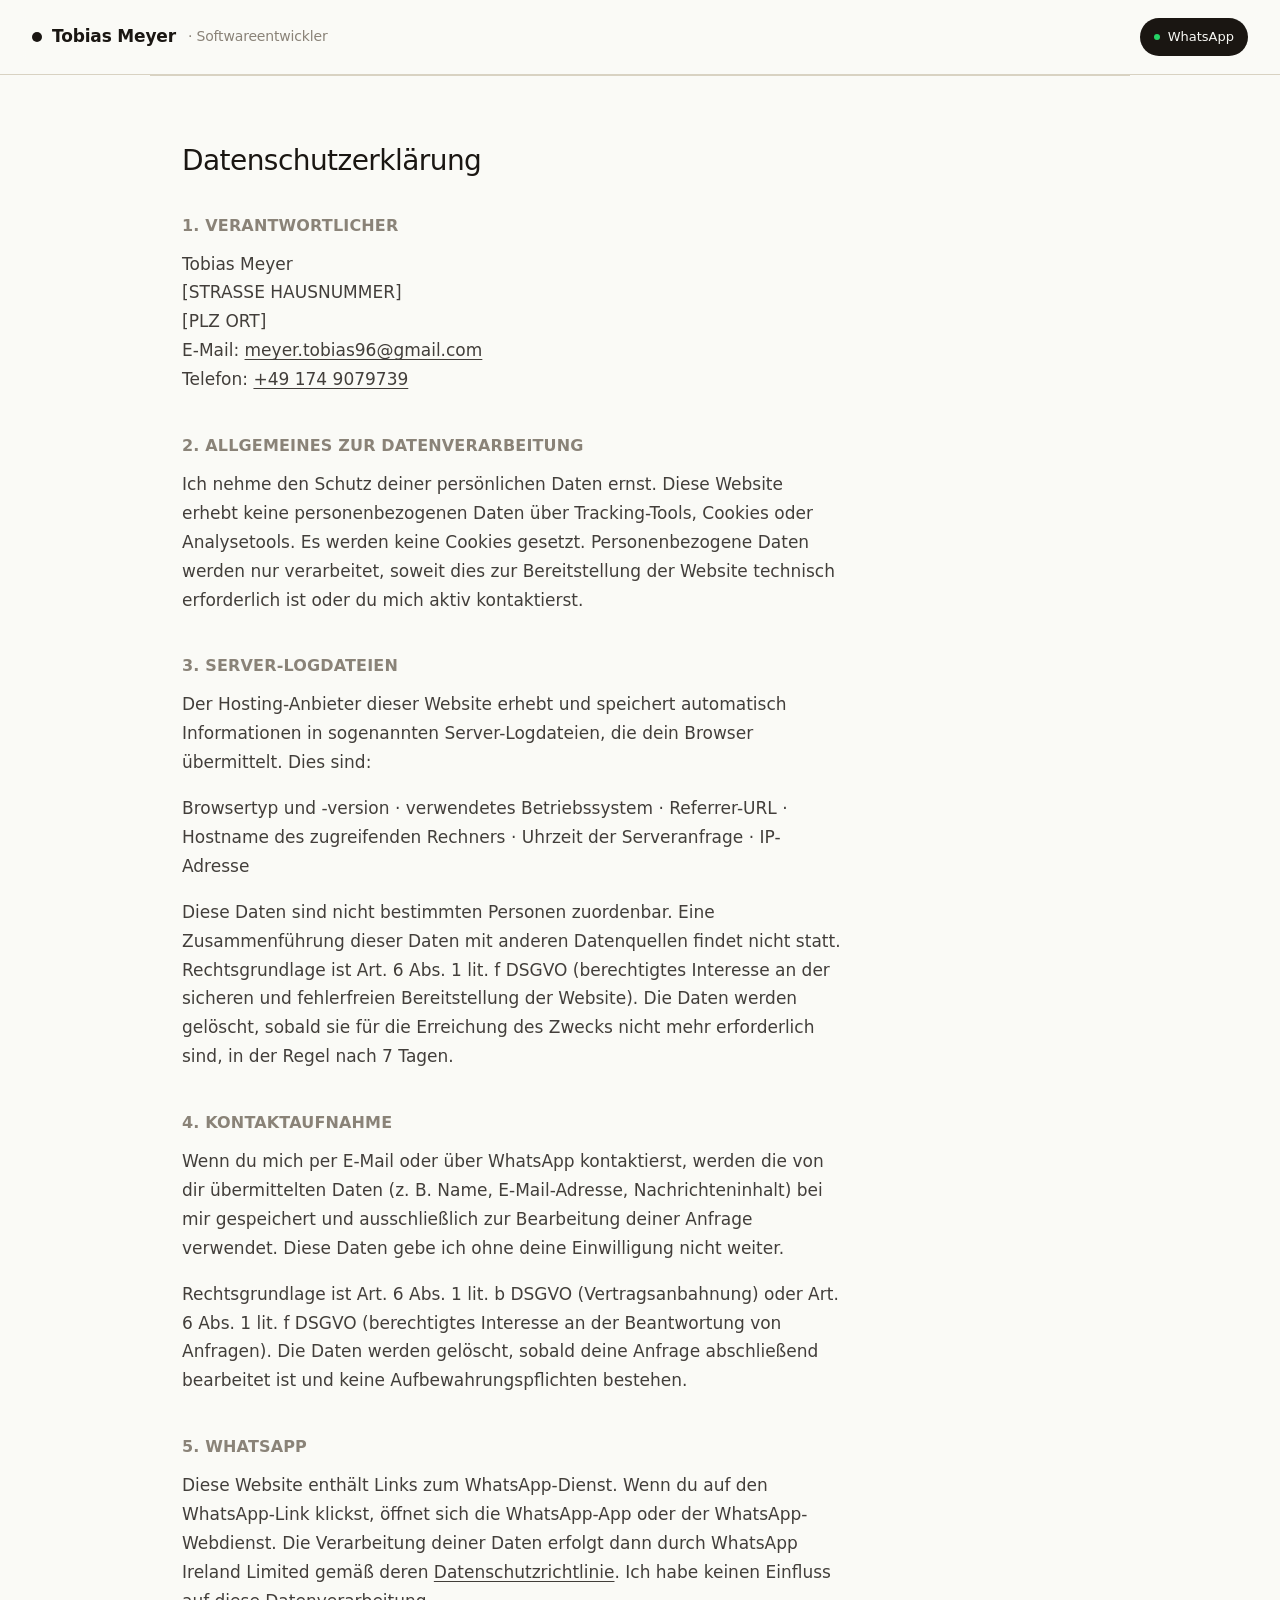
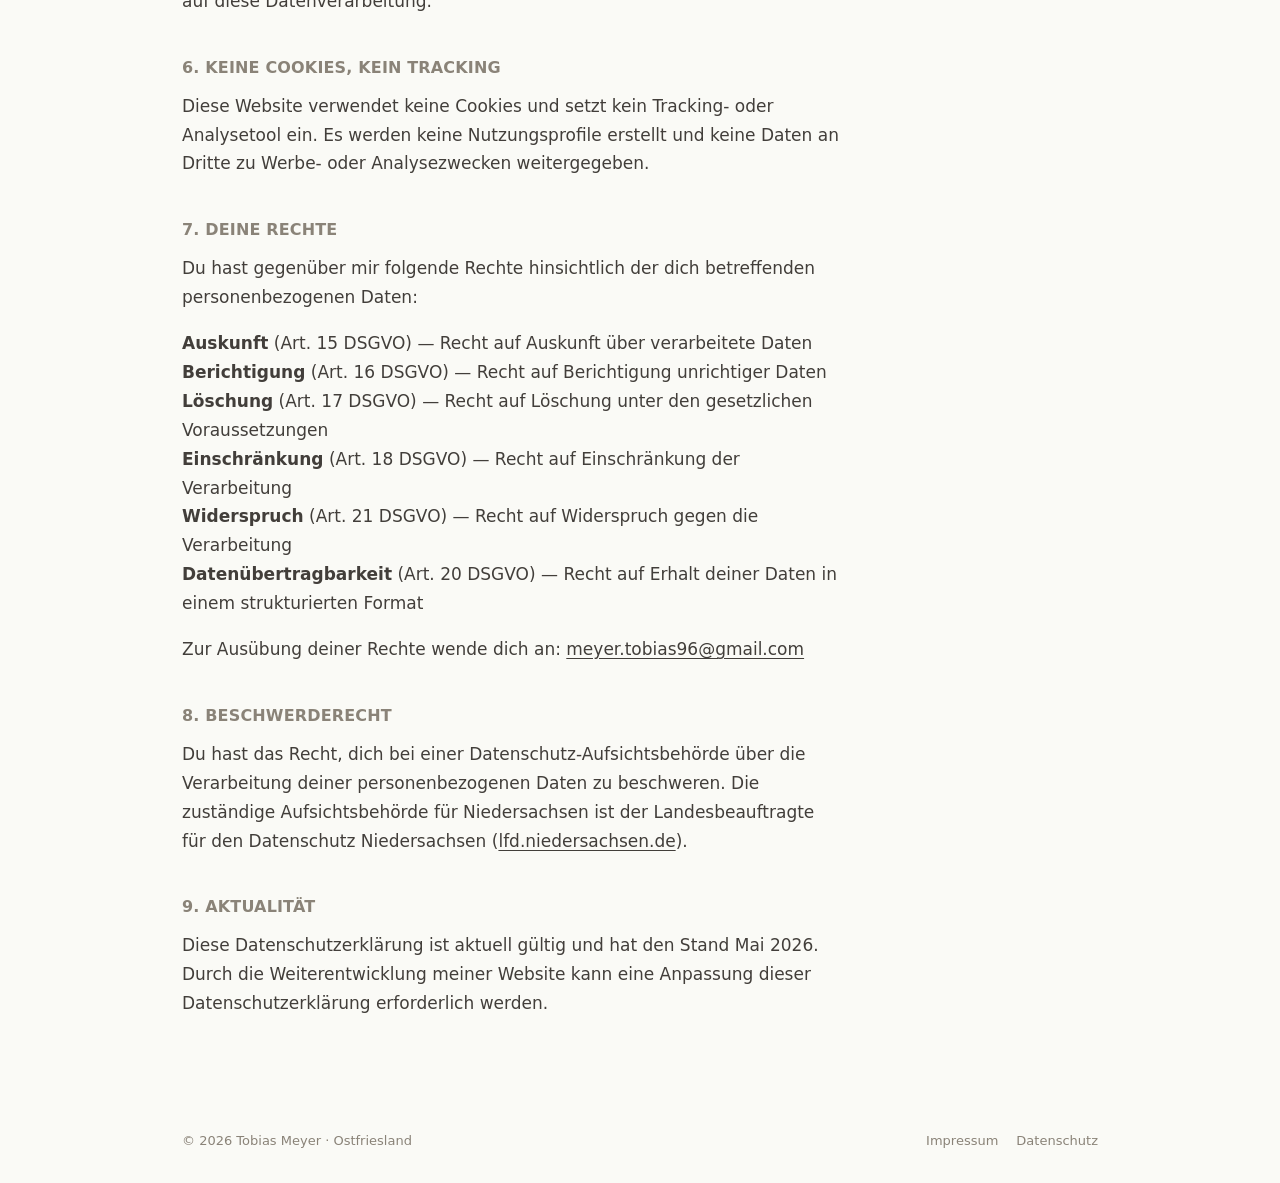
==== datenschutz/index.html @ d11181e1 "add impressum and privacy policy" ====
<!doctype html>
<html lang="de">

<head>
  <meta charset="utf-8" />
  <meta name="viewport" content="width=device-width, initial-scale=1" />
  <title>Datenschutzerklärung — Tobias Meyer</title>
  <meta name="robots" content="noindex, follow" />
  <link rel="icon" type="image/svg+xml" href="../favicon.svg" />
  <link rel="stylesheet" href="../style.css" />
</head>

<body data-mood="studio" data-scale="ruhig" data-rotator="plain">

  <nav>
    <a class="brand" href="/" style="text-decoration:none;">Tobias Meyer <small>· Softwareentwickler</small></a>
    <a class="nav-cta" href="https://wa.me/491749079739" target="_blank" rel="noopener noreferrer">
      <span class="nav-cta-dot"></span>
      <span id="nav-cta-text">WhatsApp</span>
      <span class="nav-cta-icon" aria-hidden="true"><svg xmlns="http://www.w3.org/2000/svg" viewBox="0 0 24 24" fill="currentColor" width="18" height="18"><path d="M17.472 14.382c-.297-.149-1.758-.867-2.03-.967-.273-.099-.471-.148-.67.15-.197.297-.767.966-.94 1.164-.173.199-.347.223-.644.075-.297-.15-1.255-.463-2.39-1.475-.883-.788-1.48-1.761-1.653-2.059-.173-.297-.018-.458.13-.606.134-.133.298-.347.446-.52.149-.174.198-.298.298-.497.099-.198.05-.371-.025-.52-.075-.149-.669-1.612-.916-2.207-.242-.579-.487-.5-.669-.51-.173-.008-.371-.01-.57-.01-.198 0-.52.074-.792.372-.272.297-1.04 1.016-1.04 2.479 0 1.462 1.065 2.875 1.213 3.074.149.198 2.096 3.2 5.077 4.487.709.306 1.262.489 1.694.625.712.227 1.36.195 1.871.118.571-.085 1.758-.719 2.006-1.413.248-.694.248-1.289.173-1.413-.074-.124-.272-.198-.57-.347m-5.421 7.403h-.004a9.87 9.87 0 01-5.031-1.378l-.361-.214-3.741.982.998-3.648-.235-.374a9.86 9.86 0 01-1.51-5.26c.001-5.45 4.436-9.884 9.888-9.884 2.64 0 5.122 1.03 6.988 2.898a9.825 9.825 0 012.893 6.994c-.003 5.45-4.437 9.884-9.885 9.884m8.413-18.297A11.815 11.815 0 0012.05 0C5.495 0 .16 5.335.157 11.892c0 2.096.547 4.142 1.588 5.945L.057 24l6.305-1.654a11.882 11.882 0 005.683 1.448h.005c6.554 0 11.89-5.335 11.893-11.893a11.821 11.821 0 00-3.48-8.413Z"/></svg></span>
    </a>
  </nav>

  <main>
    <div class="section legal-content">
      <h1>Datenschutzerklärung</h1>

      <h2>1. Verantwortlicher</h2>
      <address>
        Tobias Meyer<br>
        [STRASSE HAUSNUMMER]<br>
        [PLZ ORT]<br>
        E-Mail: <a href="mailto:meyer.tobias96@gmail.com">meyer.tobias96@gmail.com</a><br>
        Telefon: <a href="tel:+491749079739">+49 174 9079739</a>
      </address>

      <h2>2. Allgemeines zur Datenverarbeitung</h2>
      <p>Ich nehme den Schutz deiner persönlichen Daten ernst. Diese Website erhebt keine personenbezogenen Daten über Tracking-Tools, Cookies oder Analysetools. Es werden keine Cookies gesetzt. Personenbezogene Daten werden nur verarbeitet, soweit dies zur Bereitstellung der Website technisch erforderlich ist oder du mich aktiv kontaktierst.</p>

      <h2>3. Server-Logdateien</h2>
      <p>Der Hosting-Anbieter dieser Website erhebt und speichert automatisch Informationen in sogenannten Server-Logdateien, die dein Browser übermittelt. Dies sind:</p>
      <p>Browsertyp und -version · verwendetes Betriebssystem · Referrer-URL · Hostname des zugreifenden Rechners · Uhrzeit der Serveranfrage · IP-Adresse</p>
      <p>Diese Daten sind nicht bestimmten Personen zuordenbar. Eine Zusammenführung dieser Daten mit anderen Datenquellen findet nicht statt. Rechtsgrundlage ist Art. 6 Abs. 1 lit. f DSGVO (berechtigtes Interesse an der sicheren und fehlerfreien Bereitstellung der Website). Die Daten werden gelöscht, sobald sie für die Erreichung des Zwecks nicht mehr erforderlich sind, in der Regel nach 7 Tagen.</p>

      <h2>4. Kontaktaufnahme</h2>
      <p>Wenn du mich per E-Mail oder über WhatsApp kontaktierst, werden die von dir übermittelten Daten (z. B. Name, E-Mail-Adresse, Nachrichteninhalt) bei mir gespeichert und ausschließlich zur Bearbeitung deiner Anfrage verwendet. Diese Daten gebe ich ohne deine Einwilligung nicht weiter.</p>
      <p>Rechtsgrundlage ist Art. 6 Abs. 1 lit. b DSGVO (Vertragsanbahnung) oder Art. 6 Abs. 1 lit. f DSGVO (berechtigtes Interesse an der Beantwortung von Anfragen). Die Daten werden gelöscht, sobald deine Anfrage abschließend bearbeitet ist und keine Aufbewahrungspflichten bestehen.</p>

      <h2>5. WhatsApp</h2>
      <p>Diese Website enthält Links zum WhatsApp-Dienst. Wenn du auf den WhatsApp-Link klickst, öffnet sich die WhatsApp-App oder der WhatsApp-Webdienst. Die Verarbeitung deiner Daten erfolgt dann durch WhatsApp Ireland Limited gemäß deren <a href="https://www.whatsapp.com/legal/privacy-policy" target="_blank" rel="noopener noreferrer">Datenschutzrichtlinie</a>. Ich habe keinen Einfluss auf diese Datenverarbeitung.</p>

      <h2>6. Keine Cookies, kein Tracking</h2>
      <p>Diese Website verwendet keine Cookies und setzt kein Tracking- oder Analysetool ein. Es werden keine Nutzungsprofile erstellt und keine Daten an Dritte zu Werbe- oder Analysezwecken weitergegeben.</p>

      <h2>7. Deine Rechte</h2>
      <p>Du hast gegenüber mir folgende Rechte hinsichtlich der dich betreffenden personenbezogenen Daten:</p>
      <p>
        <strong>Auskunft</strong> (Art. 15 DSGVO) — Recht auf Auskunft über verarbeitete Daten<br>
        <strong>Berichtigung</strong> (Art. 16 DSGVO) — Recht auf Berichtigung unrichtiger Daten<br>
        <strong>Löschung</strong> (Art. 17 DSGVO) — Recht auf Löschung unter den gesetzlichen Voraussetzungen<br>
        <strong>Einschränkung</strong> (Art. 18 DSGVO) — Recht auf Einschränkung der Verarbeitung<br>
        <strong>Widerspruch</strong> (Art. 21 DSGVO) — Recht auf Widerspruch gegen die Verarbeitung<br>
        <strong>Datenübertragbarkeit</strong> (Art. 20 DSGVO) — Recht auf Erhalt deiner Daten in einem strukturierten Format
      </p>
      <p>Zur Ausübung deiner Rechte wende dich an: <a href="mailto:meyer.tobias96@gmail.com">meyer.tobias96@gmail.com</a></p>

      <h2>8. Beschwerderecht</h2>
      <p>Du hast das Recht, dich bei einer Datenschutz-Aufsichtsbehörde über die Verarbeitung deiner personenbezogenen Daten zu beschweren. Die zuständige Aufsichtsbehörde für Niedersachsen ist der Landesbeauftragte für den Datenschutz Niedersachsen (<a href="https://www.lfd.niedersachsen.de" target="_blank" rel="noopener noreferrer">lfd.niedersachsen.de</a>).</p>

      <h2>9. Aktualität</h2>
      <p>Diese Datenschutzerklärung ist aktuell gültig und hat den Stand Mai 2026. Durch die Weiterentwicklung meiner Website kann eine Anpassung dieser Datenschutzerklärung erforderlich werden.</p>
    </div>
  </main>

  <footer>
    <div>© 2026 Tobias Meyer · Ostfriesland</div>
    <div class="links">
      <a href="/impressum/">Impressum</a>
      <a href="/datenschutz/">Datenschutz</a>
    </div>
  </footer>

</body>

</html>
---- style.css ----
:root {
    /* Stimmung — Frisch (default) */
    --bg: #ffffff;
    --soft: #f5f4ee;
    --ink: #0f0e0c;
    --muted: #8a8378;
    --line: #e4e0d4;
    --accent: #15803d;
    --accent-soft: rgba(21, 128, 61, 0.18);
    --whatsapp: #25d366;
    --glow-1: rgba(21, 128, 61, 0.10);
    --glow-2: rgba(247, 166, 99, 0.12);
    --glow-3: rgba(120, 170, 210, 0.08);

    /* Hero-Skala — Bühne (default) */
    --hero-headline: clamp(60px, 12vw, 148px);
    --hero-headline-mobile: clamp(48px, 14vw, 88px);
    --hero-sub: clamp(20px, 2.6vw, 28px);
    --hero-sub-mobile: clamp(18px, 4.5vw, 22px);
    --hero-pad-top: clamp(56px, 10vh, 96px);
    --hero-pad-bottom: clamp(48px, 8vh, 80px);
    --hero-meta-num: clamp(20px, 2.4vw, 28px);
}

/* === Stimmung === */
body[data-mood="studio"] {
    --bg: #fafaf6;
    --soft: #efece1;
    --ink: #1a1612;
    --muted: #8a8378;
    --line: #d8d2c2;
    --accent: #1a1612;
    --accent-soft: rgba(26, 22, 18, 0.10);
    --glow-1: transparent;
    --glow-2: transparent;
    --glow-3: transparent;
}

body[data-mood="warm"] {
    --bg: #faf2e0;
    --soft: #f1e4c8;
    --ink: #2a1810;
    --muted: #8a7a64;
    --line: #e8d6b4;
    --accent: #b8512a;
    --accent-soft: rgba(184, 81, 42, 0.18);
    --glow-1: rgba(184, 81, 42, 0.10);
    --glow-2: rgba(220, 180, 110, 0.24);
    --glow-3: rgba(180, 140, 80, 0.06);
}

/* === Hero-Skala === */
body[data-scale="klassisch"] {
    --hero-headline: clamp(44px, 8vw, 92px);
    --hero-headline-mobile: clamp(40px, 12vw, 64px);
    --hero-sub: clamp(18px, 2.2vw, 22px);
    --hero-sub-mobile: clamp(17px, 4vw, 20px);
    --hero-pad-top: clamp(48px, 8vh, 72px);
    --hero-pad-bottom: clamp(40px, 6vh, 60px);
    --hero-meta-num: clamp(18px, 2.1vw, 24px);
}

body[data-scale="ruhig"] {
    --hero-headline: clamp(32px, 5vw, 60px);
    --hero-headline-mobile: clamp(28px, 8vw, 48px);
    --hero-sub: clamp(16px, 1.9vw, 19px);
    --hero-sub-mobile: clamp(15px, 3.5vw, 17px);
    --hero-pad-top: clamp(40px, 6vh, 56px);
    --hero-pad-bottom: clamp(32px, 5vh, 48px);
    --hero-meta-num: clamp(16px, 1.8vw, 20px);
}

/* === Rotator-Stil === */
.rot-word {
    position: relative;
    display: inline-flex;
    align-items: flex-end;
    color: var(--accent);
    padding: 0 0.04em;
    transition: color 0.4s, background 0.4s;
}

body[data-rotator="marker"] .rot-word::after {
    content: "";
    position: absolute;
    left: -0.04em;
    right: -0.04em;
    bottom: 0.08em;
    height: 0.24em;
    background: linear-gradient(135deg, var(--accent-soft), rgba(21, 128, 61, 0.14));
    border-radius: 0.18em;
    z-index: -1;
    pointer-events: none;
}

body[data-rotator="box"] .rot-word {
    background: var(--accent);
    color: var(--bg);
    padding: 0 0.16em;
    border-radius: 0.14em;
}

.hero-cursor {
    display: none;
}

* {
    box-sizing: border-box;
}

html,
body {
    margin: 0;
    padding: 0;
    background: var(--bg);
    color: var(--ink);
    transition: background 0.4s ease, color 0.4s ease;
}

body {
    font-family: ui-sans-serif, system-ui, -apple-system, BlinkMacSystemFont, "Segoe UI", sans-serif;
    line-height: 1.5;
    font-size: 16px;
    -webkit-font-smoothing: antialiased;
    overflow-x: hidden;
}

a {
    color: inherit;
    text-decoration: none;
}

/* Top nav */
nav {
    position: sticky;
    top: 0;
    z-index: 10;
    display: flex;
    justify-content: space-between;
    align-items: center;
    padding: 18px 32px;
    background: color-mix(in srgb, var(--bg) 88%, transparent);
    backdrop-filter: blur(12px);
    -webkit-backdrop-filter: blur(12px);
    border-bottom: 1px solid var(--line);
    transition: background 0.4s, border-color 0.4s;
}

.brand {
    display: flex;
    align-items: center;
    gap: 10px;
    font-size: 17px;
    font-weight: 600;
    letter-spacing: -0.01em;
}

.brand::before {
    content: "";
    width: 10px;
    height: 10px;
    border-radius: 50%;
    background: var(--ink);
    transition: background 0.4s;
}

.brand small {
    font-weight: 400;
    color: var(--muted);
    font-size: 14px;
    margin-left: 2px;
}

.nav-cta {
    display: inline-flex;
    align-items: center;
    gap: 8px;
    background: var(--ink);
    color: var(--bg);
    padding: 9px 14px;
    font-size: 13px;
    font-weight: 500;
    border-radius: 999px;
    transition: background 0.2s;
}

.nav-cta:hover {
    background: var(--whatsapp);
    color: white;
}

.nav-cta-dot {
    width: 6px;
    height: 6px;
    border-radius: 50%;
    background: var(--whatsapp);
}

.nav-cta-icon {
    display: none;
}

/* Hero */
.hero {
    position: relative;
    overflow: hidden;
    padding: var(--hero-pad-top) 0 calc(var(--hero-pad-bottom) + 8px);
    background: linear-gradient(180deg, rgba(255, 255, 255, 0.96) 0%, rgba(255, 255, 255, 0.88) 100%);
}

.hero-glow {
    position: absolute;
    inset: -12% -6% 0 -6%;
    pointer-events: none;
    z-index: 0;
    background:
        radial-gradient(ellipse 55% 48% at 20% 32%, var(--glow-1), transparent 62%),
        radial-gradient(ellipse 45% 40% at 78% 28%, var(--glow-2), transparent 58%),
        radial-gradient(ellipse 68% 38% at 62% 82%, var(--glow-3), transparent 60%);
    filter: blur(5px);
    animation: drift 24s ease-in-out infinite alternate;
    transition: background 0.5s;
}

@keyframes drift {
    0% {
        transform: translate(0, 0) scale(1);
    }

    100% {
        transform: translate(36px, 26px) scale(1.08);
    }
}

.hero-inner {
    position: relative;
    z-index: 1;
    max-width: 980px;
    margin: 0 auto;
    padding: 0 30px;
}

/* Status pill */
.hero-tag {
    display: inline-flex;
    align-items: center;
    gap: 10px;
    padding: 10px 16px;
    background: rgba(255, 255, 255, 0.9);
    border: 1px solid var(--line);
    border-radius: 999px;
    font-size: 14px;
    font-weight: 500;
    color: var(--ink);
    margin-bottom: 30px;
    backdrop-filter: blur(12px);
    -webkit-backdrop-filter: blur(12px);
}

.hero-tag-pulse {
    position: relative;
    width: 9px;
    height: 9px;
    border-radius: 50%;
    background: var(--whatsapp);
    flex-shrink: 0;
}

.hero-tag-pulse::after {
    content: "";
    position: absolute;
    inset: 0;
    background: var(--whatsapp);
    border-radius: 50%;
    animation: ping 2s cubic-bezier(0, 0, 0.2, 1) infinite;
}

@keyframes ping {
    0% {
        transform: scale(1);
        opacity: 0.7;
    }

    80%,
    100% {
        transform: scale(3.5);
        opacity: 0;
    }
}

.hero-tag-sep {
    color: var(--muted);
}

/* Lead-in / sub */
.hero-pre,
.hero-post {
    display: block;
    font-size: var(--hero-sub);
    font-weight: 400;
    line-height: 1.28;
    margin: 0;
    color: var(--ink);
    transition: font-size 0.4s;
}

.hero-pre {
    color: var(--muted);
    letter-spacing: 0.08em;
    text-transform: uppercase;
    font-weight: 600;
    margin-bottom: 10px;
}

.hero-post {
    margin-top: 16px;
    max-width: 560px;
    color: var(--muted);
}

/* Massive rotating headline */
.hero-headline {
    font-size: var(--hero-headline);
    font-weight: 700;
    line-height: 1.02;
    letter-spacing: -0.06em;
    margin: 0;
    display: flex;
    align-items: flex-end;
    flex-wrap: wrap;
    gap: 0.16em;
    transition: font-size 0.4s, line-height 0.4s;
}

.rotator-wrap {
    position: relative;
    display: inline-flex;
    align-items: flex-end;
    overflow: hidden;
    vertical-align: baseline;
    line-height: 1.02;
    padding: 0.12em 0 0.18em;
    min-height: 1.02em;
}

.rot-word {
    display: inline-block;
    white-space: nowrap;
    will-change: transform, opacity;
    transition: transform 0.45s cubic-bezier(.7, 0, .2, 1), opacity 0.35s ease, background 0.4s, color 0.4s;
}

.rot-word.is-out {
    transform: translateY(-120%);
    opacity: 0;
}

.rot-word.is-pre {
    transform: translateY(120%);
    opacity: 0;
    transition: none;
}

.hero-cursor {
    display: none !important;
}

@media (max-width: 720px) {
    .hero-headline {
        flex-wrap: wrap;
        gap: 0.16em;
    }

    .rotator-wrap {
        padding: 0.1em 0 0.18em;
    }
}

@keyframes blink {
    50% {
        opacity: 0;
    }
}

/* CTAs */
.hero-actions {
    display: flex;
    flex-wrap: wrap;
    gap: 14px;
    align-items: center;
    margin-top: 42px;
}

.cta {
    display: inline-flex;
    align-items: center;
    gap: 12px;
    padding: 16px 26px;
    border-radius: 999px;
    font-size: 16px;
    font-weight: 500;
    transition: transform 0.25s ease, background 0.2s, color 0.2s, box-shadow 0.2s;
}

.cta:active {
    transform: scale(0.97);
}

.cta-primary {
    background: var(--whatsapp);
    color: white;
    box-shadow: 0 16px 44px -22px rgba(37, 211, 102, 0.5);
}

.cta-primary:hover {
    background: var(--accent);
    box-shadow: 0 16px 40px -18px rgba(0, 0, 0, 0.18);
    transform: translateY(-2px);
}

.cta-primary svg {
    width: 18px;
    height: 18px;
}

.cta-secondary {
    background: transparent;
    color: var(--ink);
    border: 1px solid var(--line);
}

.cta-secondary:hover {
    background: var(--ink);
    color: var(--bg);
    border-color: var(--ink);
}

.hero-note {
    font-size: 13px;
    color: var(--muted);
    margin-top: 18px;
    letter-spacing: 0.02em;
}

/* Meta stats */
.hero-meta {
    display: grid;
    grid-template-columns: repeat(4, auto);
    gap: clamp(20px, 4vw, 52px);
    margin-top: clamp(46px, 6.5vh, 68px);
    padding-top: 24px;
    border-top: 1px solid var(--line);
    width: fit-content;
}

.hero-meta-num {
    display: block;
    font-size: var(--hero-meta-num);
    font-weight: 500;
    letter-spacing: -0.02em;
    line-height: 1;
    color: var(--ink);
    transition: font-size 0.4s;
}

.hero-meta-lab {
    display: block;
    font-size: 12px;
    color: var(--muted);
    margin-top: 6px;
    letter-spacing: 0.01em;
}

@media (max-width: 720px) {
    .hero {
        padding-top: clamp(40px, 12vw, 64px);
        padding-bottom: clamp(32px, 10vw, 52px);
    }

    .hero-inner {
        padding: 0 22px;
    }

    .hero-tag {
        margin-bottom: 22px;
    }

    .hero-headline {
        font-size: var(--hero-headline-mobile);
        margin: 0;
    }

    .hero-post {
        font-size: var(--hero-sub-mobile);
        max-width: 100%;
    }

    .hero-actions {
        flex-direction: column;
        align-items: stretch;
        gap: 14px;
        margin-top: 34px;
    }

    .cta {
        justify-content: center;
        width: 100%;
        padding: 14px 18px;
    }

    .hero-meta {
        grid-template-columns: repeat(2, minmax(0, 1fr));
        gap: 14px 24px;
        margin-top: 34px;
        padding-top: 18px;
    }
}

/* Section heads */
.section {
    max-width: 980px;
    margin: 0 auto;
    padding: 64px 32px;
    border-top: 1px solid var(--line);
}

.section-head {
    display: flex;
    justify-content: space-between;
    align-items: baseline;
    margin-bottom: 32px;
    flex-wrap: wrap;
    gap: 12px;
}

.section-head h2 {
    font-size: clamp(22px, 3.5vw, 28px);
    font-weight: 500;
    letter-spacing: -0.02em;
    margin: 0;
}

.section-head .label {
    font-size: 12px;
    color: var(--muted);
    letter-spacing: 0.02em;
}

/* Services grid */
.services {
    display: grid;
    grid-template-columns: repeat(auto-fit, minmax(240px, 1fr));
    gap: 1px;
    background: var(--line);
    border: 1px solid var(--line);
    border-radius: 16px;
    overflow: hidden;
}

.service {
    background: var(--bg);
    padding: 24px 22px;
    display: flex;
    flex-direction: column;
    gap: 6px;
    transition: background 0.2s;
}

.service:hover {
    background: var(--soft);
}

.service-top {
    display: flex;
    justify-content: space-between;
    align-items: baseline;
    margin-bottom: 10px;
}

.service-tag {
    font-size: 11px;
    color: var(--muted);
    letter-spacing: 0.04em;
}

.service-name {
    font-size: 18px;
    font-weight: 500;
    letter-spacing: -0.01em;
}

/* Work — visual cards */
.work-grid {
    display: grid;
    grid-template-columns: repeat(auto-fit, minmax(220px, 1fr));
    gap: 16px;
}

.work-card {
    display: flex;
    flex-direction: column;
    background: var(--soft);
    border-radius: 16px;
    overflow: hidden;
    transition: transform 0.25s ease, box-shadow 0.25s ease;
}

.work-card:hover {
    transform: translateY(-4px);
    box-shadow: 0 12px 28px -16px rgba(0, 0, 0, 0.18);
}

.work-thumb {
    aspect-ratio: 4 / 3;
    background-size: cover;
    background-position: center;
    position: relative;
}

.work-thumb-1 {
    background-image: linear-gradient(135deg, #e8d6c5 0%, #c89372 100%);
}

.work-thumb-2 {
    background-image: linear-gradient(135deg, #efe2c4 0%, #d4a85a 100%);
}

.work-thumb-3 {
    background-image: linear-gradient(135deg, #cfdce6 0%, #6f95b3 100%);
}

.work-thumb-4 {
    background-image: linear-gradient(135deg, #d1d9c5 0%, #7a8a5a 100%);
}

.work-info {
    padding: 14px 16px 16px;
    display: flex;
    justify-content: space-between;
    align-items: baseline;
}

.work-info .name {
    font-size: 15px;
    font-weight: 500;
}

.work-info .meta {
    font-size: 12px;
    color: var(--muted);
}

/* About */
.about {
    display: grid;
    grid-template-columns: 1fr;
    gap: 24px;
    align-items: start;
}

.about p {
    font-size: clamp(17px, 2.2vw, 20px);
    line-height: 1.5;
    margin: 0;
    max-width: 640px;
    color: #2a2520;
    text-wrap: pretty;
}

body[data-mood] .about p {
    color: var(--ink);
    opacity: 0.86;
}

.about-meta {
    display: flex;
    flex-wrap: wrap;
    gap: 8px;
    margin-top: 8px;
}

.about-meta span {
    font-size: 13px;
    padding: 6px 12px;
    background: var(--soft);
    border-radius: 999px;
    color: var(--ink);
}

/* CTA banner */
.cta-banner {
    max-width: 980px;
    margin: 0 auto;
    padding: 32px;
}

.cta-banner-inner {
    background: var(--ink);
    color: var(--bg);
    border-radius: 24px;
    padding: clamp(32px, 5vw, 48px);
    text-align: center;
    transition: background 0.4s, color 0.4s;
}

.cta-banner h2 {
    font-size: clamp(28px, 5vw, 40px);
    font-weight: 500;
    letter-spacing: -0.025em;
    line-height: 1.05;
    margin: 0 0 24px;
}

.cta-banner .cta-primary {
    background: var(--whatsapp);
}

.cta-banner .cta-primary:hover {
    background: var(--bg);
    color: var(--ink);
}

.cta-banner .note {
    margin-top: 16px;
    font-size: 13px;
    color: color-mix(in srgb, var(--bg) 55%, transparent);
}

/* Footer */
footer {
    max-width: 980px;
    margin: 0 auto;
    padding: 32px;
    display: flex;
    justify-content: space-between;
    align-items: center;
    flex-wrap: wrap;
    gap: 12px;
    font-size: 13px;
    color: var(--muted);
}

footer .links {
    display: flex;
    gap: 18px;
}

footer a:hover {
    color: var(--ink);
}

/* Legal pages */
.legal-content h1 {
    font-size: clamp(22px, 3.5vw, 28px);
    font-weight: 500;
    letter-spacing: -0.02em;
    margin: 0 0 32px;
}

.legal-content h2 {
    font-size: 16px;
    font-weight: 600;
    letter-spacing: 0.01em;
    text-transform: uppercase;
    color: var(--muted);
    margin: 2.5em 0 0.75em;
}

.legal-content h2:first-of-type {
    margin-top: 0;
}

.legal-content p,
.legal-content address {
    font-style: normal;
    font-size: clamp(15px, 1.8vw, 17px);
    line-height: 1.7;
    color: var(--ink);
    opacity: 0.82;
    max-width: 660px;
    margin: 0 0 1em;
}

.legal-content a {
    color: var(--accent);
    text-decoration: underline;
    text-underline-offset: 3px;
}

.legal-content a:hover {
    opacity: 0.72;
}

/* Reveal */
.reveal {
    opacity: 0;
    transform: translateY(8px);
    animation: rise 0.7s ease-out forwards;
}

@keyframes rise {
    to {
        opacity: 1;
        transform: translateY(0);
    }
}

.r1 {
    animation-delay: 0.05s;
}

.r2 {
    animation-delay: 0.15s;
}

.r3 {
    animation-delay: 0.25s;
}

.r4 {
    animation-delay: 0.35s;
}

/* Mobile tweaks */
@media (max-width: 640px) {
    nav {
        padding: 14px 20px;
    }

    .hero {
        padding: var(--hero-pad-top) 0 var(--hero-pad-bottom);
    }

    .hero-inner {
        padding: 0 20px;
    }

    .hero-headline {
        font-size: var(--hero-headline-mobile);
        letter-spacing: -0.05em;
    }

    .hero-pre,
    .hero-post {
        font-size: var(--hero-sub-mobile);
    }

    .hero-meta {
        grid-template-columns: 1fr 1fr;
        gap: 24px 36px;
        width: 100%;
    }

    .hero-actions {
        margin-top: 32px;
    }

    .section {
        padding: 48px 20px;
    }

    .cta-banner {
        padding: 20px;
    }

    .cta-banner-inner {
        border-radius: 18px;
        padding: 28px 22px;
    }

    .cta {
        padding: 14px 20px;
        font-size: 15px;
    }

    footer {
        padding: 24px 20px 40px;
        flex-direction: column;
        align-items: flex-start;
    }

    #nav-cta-text,
    .nav-cta-dot {
        display: none;
    }

    .nav-cta-icon {
        display: flex;
    }

    .nav-cta {
        background: var(--whatsapp);
        color: white;
        padding: 9px 12px;
    }

    .nav-cta:hover {
        background: #1da851;
    }
}
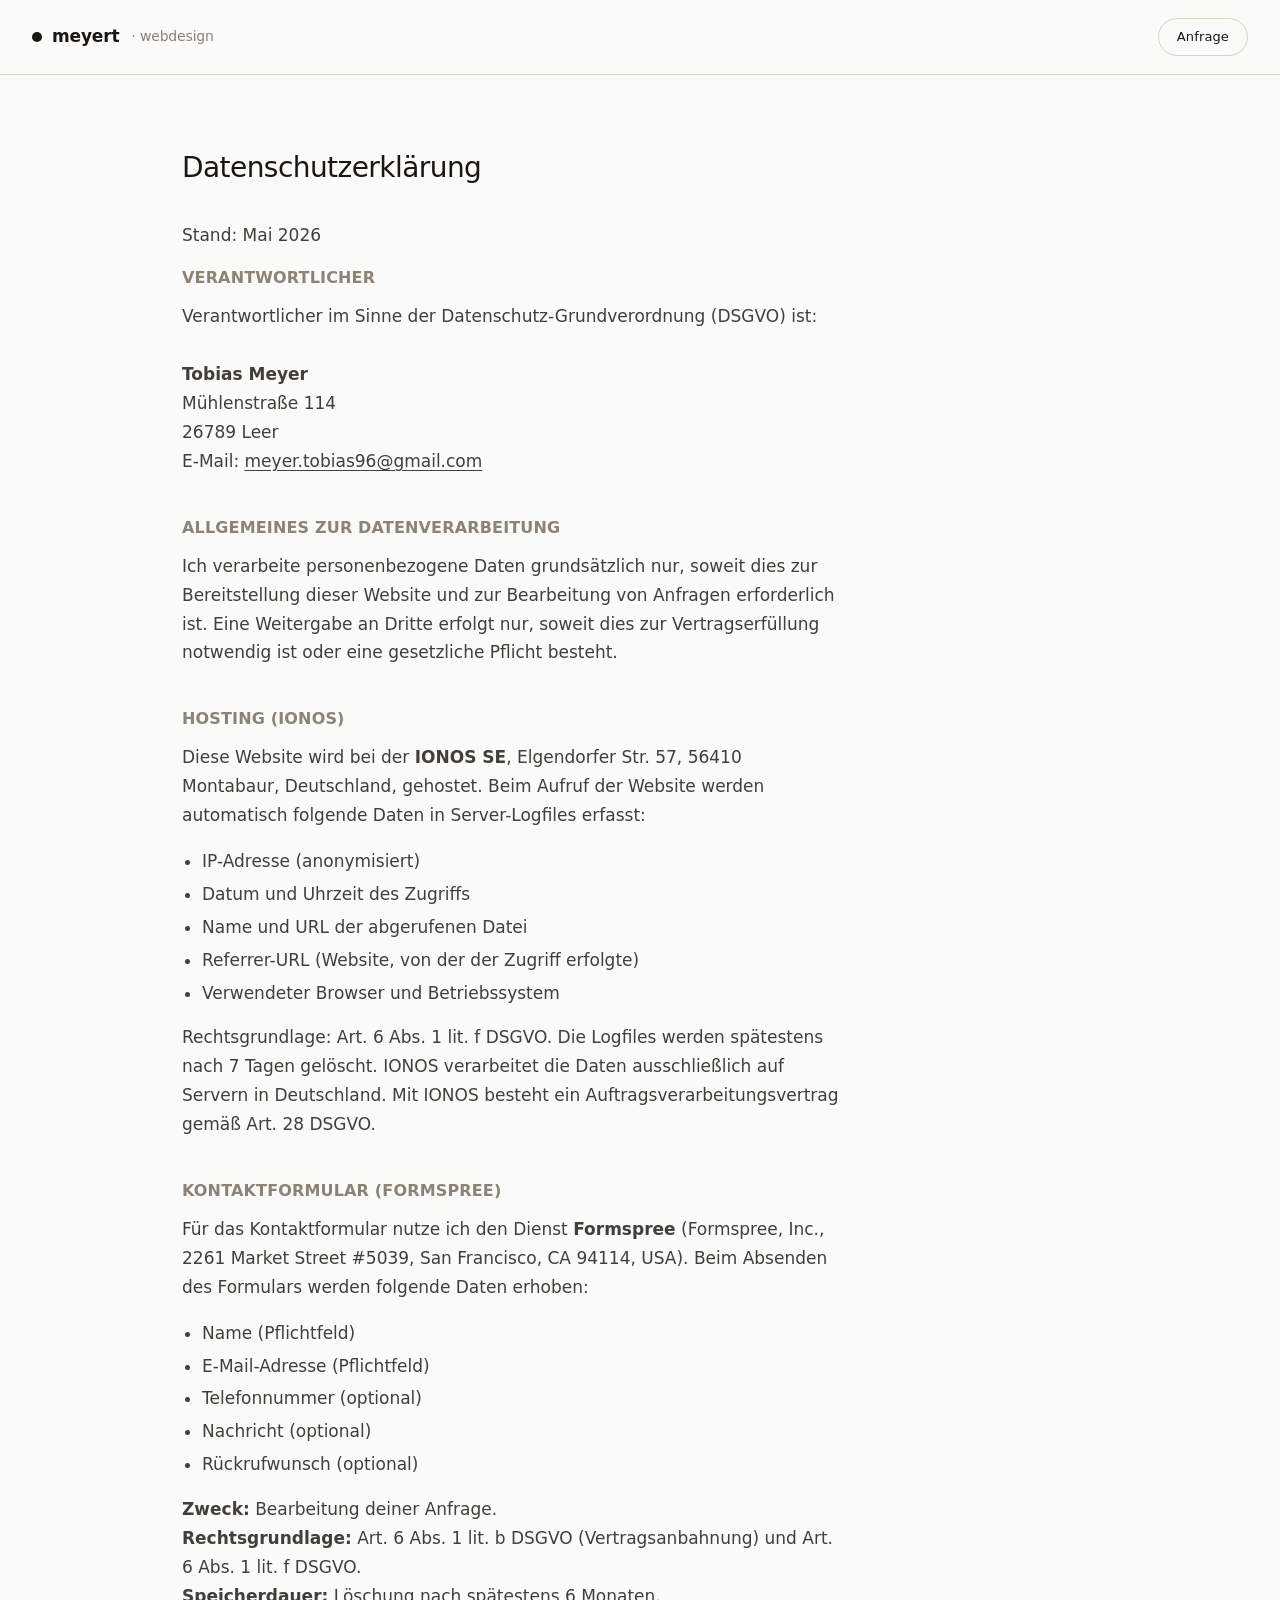
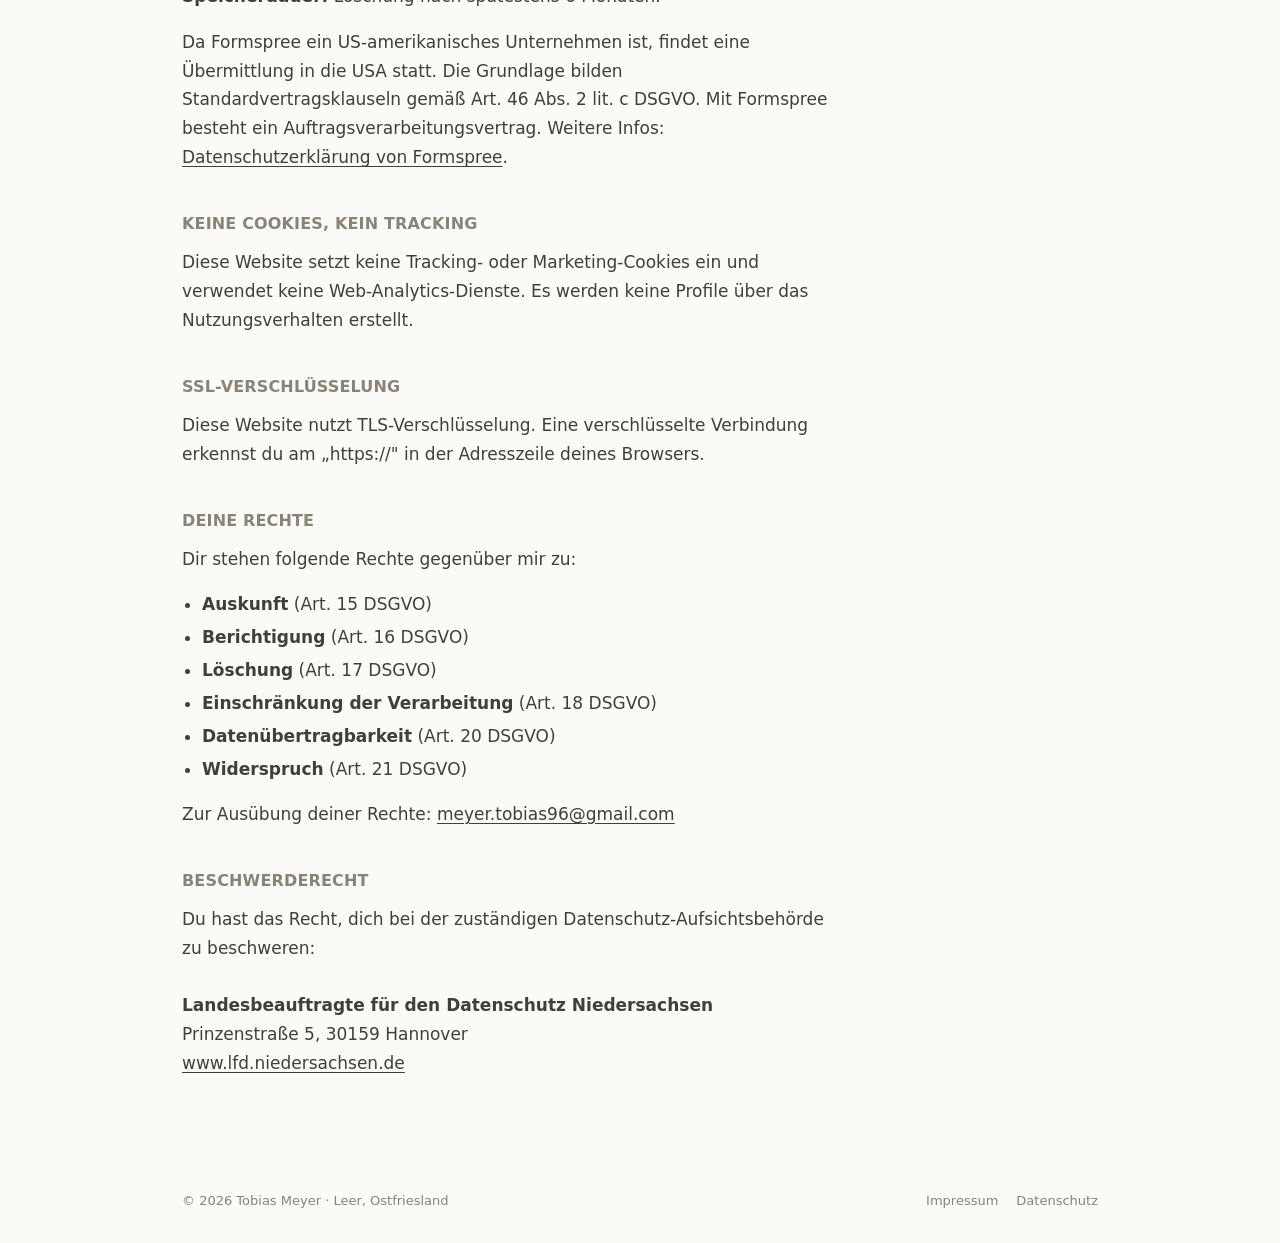
==== commit 9c4e9361: "change impressum and privacy policy data" ====
--- a/datenschutz/index.html
+++ b/datenschutz/index.html
@@ -4,82 +4,132 @@
 <head>
   <meta charset="utf-8" />
   <meta name="viewport" content="width=device-width, initial-scale=1" />
-  <title>Datenschutzerklärung — Tobias Meyer</title>
+  <title>Datenschutzerklärung — meyert.de</title>
   <meta name="robots" content="noindex, follow" />
   <link rel="icon" type="image/svg+xml" href="../favicon.svg" />
   <link rel="stylesheet" href="../style.css" />
+  <style>
+    .legal-content { border-top: none; padding-top: 72px; }
+    .legal-date { font-size: 13px; color: var(--muted); margin: -20px 0 48px; }
+    .legal-content ul { padding-left: 20px; margin: 10px 0 16px; }
+    .legal-content li { font-size: clamp(15px, 1.8vw, 17px); line-height: 1.7; color: var(--ink); opacity: 0.82; margin-bottom: 4px; }
+  </style>
 </head>
 
 <body data-mood="studio" data-scale="ruhig" data-rotator="plain">
 
-  <nav>
-    <a class="brand" href="/" style="text-decoration:none;">Tobias Meyer <small>· Softwareentwickler</small></a>
-    <a class="nav-cta" href="https://wa.me/491749079739" target="_blank" rel="noopener noreferrer">
-      <span class="nav-cta-dot"></span>
-      <span id="nav-cta-text">WhatsApp</span>
-      <span class="nav-cta-icon" aria-hidden="true"><svg xmlns="http://www.w3.org/2000/svg" viewBox="0 0 24 24" fill="currentColor" width="18" height="18"><path d="M17.472 14.382c-.297-.149-1.758-.867-2.03-.967-.273-.099-.471-.148-.67.15-.197.297-.767.966-.94 1.164-.173.199-.347.223-.644.075-.297-.15-1.255-.463-2.39-1.475-.883-.788-1.48-1.761-1.653-2.059-.173-.297-.018-.458.13-.606.134-.133.298-.347.446-.52.149-.174.198-.298.298-.497.099-.198.05-.371-.025-.52-.075-.149-.669-1.612-.916-2.207-.242-.579-.487-.5-.669-.51-.173-.008-.371-.01-.57-.01-.198 0-.52.074-.792.372-.272.297-1.04 1.016-1.04 2.479 0 1.462 1.065 2.875 1.213 3.074.149.198 2.096 3.2 5.077 4.487.709.306 1.262.489 1.694.625.712.227 1.36.195 1.871.118.571-.085 1.758-.719 2.006-1.413.248-.694.248-1.289.173-1.413-.074-.124-.272-.198-.57-.347m-5.421 7.403h-.004a9.87 9.87 0 01-5.031-1.378l-.361-.214-3.741.982.998-3.648-.235-.374a9.86 9.86 0 01-1.51-5.26c.001-5.45 4.436-9.884 9.888-9.884 2.64 0 5.122 1.03 6.988 2.898a9.825 9.825 0 012.893 6.994c-.003 5.45-4.437 9.884-9.885 9.884m8.413-18.297A11.815 11.815 0 0012.05 0C5.495 0 .16 5.335.157 11.892c0 2.096.547 4.142 1.588 5.945L.057 24l6.305-1.654a11.882 11.882 0 005.683 1.448h.005c6.554 0 11.89-5.335 11.893-11.893a11.821 11.821 0 00-3.48-8.413Z"/></svg></span>
+  <nav class="reveal r1">
+    <a class="brand" href="/">meyert <small>· webdesign</small></a>
+    <a class="nav-cta" href="/#kontakt">
+      <span id="nav-cta-text">Anfrage</span>
+      <span class="nav-cta-icon" aria-hidden="true">
+        <svg viewBox="0 0 24 24" fill="currentColor" width="18" height="18">
+          <path d="M20 4H4c-1.1 0-2 .9-2 2v12c0 1.1.9 2 2 2h16c1.1 0 2-.9 2-2V6c0-1.1-.9-2-2-2zm0 4l-8 5-8-5V6l8 5 8-5v2z"/>
+        </svg>
+      </span>
     </a>
   </nav>
 
   <main>
-    <div class="section legal-content">
+    <div class="section legal-content reveal r2">
+
       <h1>Datenschutzerklärung</h1>
+      <p class="legal-date">Stand: Mai 2026</p>
 
-      <h2>1. Verantwortlicher</h2>
-      <address>
-        Tobias Meyer<br>
-        [STRASSE HAUSNUMMER]<br>
-        [PLZ ORT]<br>
-        E-Mail: <a href="mailto:meyer.tobias96@gmail.com">meyer.tobias96@gmail.com</a><br>
-        Telefon: <a href="tel:+491749079739">+49 174 9079739</a>
-      </address>
+      <h2>Verantwortlicher</h2>
+      <p>
+        Verantwortlicher im Sinne der Datenschutz-Grundverordnung (DSGVO) ist:<br><br>
+        <strong id="legal-owner-name">Tobias Meyer</strong><br>
+        <span id="legal-owner-street">Mühlenstraße 114</span><br>
+        <span id="legal-owner-city">26789 Leer</span><br>
+        E-Mail: <a data-legal-email href="mailto:meyer.tobias96@gmail.com">meyer.tobias96@gmail.com</a>
+      </p>
 
-      <h2>2. Allgemeines zur Datenverarbeitung</h2>
-      <p>Ich nehme den Schutz deiner persönlichen Daten ernst. Diese Website erhebt keine personenbezogenen Daten über Tracking-Tools, Cookies oder Analysetools. Es werden keine Cookies gesetzt. Personenbezogene Daten werden nur verarbeitet, soweit dies zur Bereitstellung der Website technisch erforderlich ist oder du mich aktiv kontaktierst.</p>
+      <h2>Allgemeines zur Datenverarbeitung</h2>
+      <p>
+        Ich verarbeite personenbezogene Daten grundsätzlich nur, soweit dies zur Bereitstellung dieser Website und zur Bearbeitung von Anfragen erforderlich ist. Eine Weitergabe an Dritte erfolgt nur, soweit dies zur Vertragserfüllung notwendig ist oder eine gesetzliche Pflicht besteht.
+      </p>
 
-      <h2>3. Server-Logdateien</h2>
-      <p>Der Hosting-Anbieter dieser Website erhebt und speichert automatisch Informationen in sogenannten Server-Logdateien, die dein Browser übermittelt. Dies sind:</p>
-      <p>Browsertyp und -version · verwendetes Betriebssystem · Referrer-URL · Hostname des zugreifenden Rechners · Uhrzeit der Serveranfrage · IP-Adresse</p>
-      <p>Diese Daten sind nicht bestimmten Personen zuordenbar. Eine Zusammenführung dieser Daten mit anderen Datenquellen findet nicht statt. Rechtsgrundlage ist Art. 6 Abs. 1 lit. f DSGVO (berechtigtes Interesse an der sicheren und fehlerfreien Bereitstellung der Website). Die Daten werden gelöscht, sobald sie für die Erreichung des Zwecks nicht mehr erforderlich sind, in der Regel nach 7 Tagen.</p>
+      <h2>Hosting (IONOS)</h2>
+      <p>
+        Diese Website wird bei der <strong>IONOS SE</strong>, Elgendorfer Str. 57, 56410 Montabaur, Deutschland, gehostet. Beim Aufruf der Website werden automatisch folgende Daten in Server-Logfiles erfasst:
+      </p>
+      <ul>
+        <li>IP-Adresse (anonymisiert)</li>
+        <li>Datum und Uhrzeit des Zugriffs</li>
+        <li>Name und URL der abgerufenen Datei</li>
+        <li>Referrer-URL (Website, von der der Zugriff erfolgte)</li>
+        <li>Verwendeter Browser und Betriebssystem</li>
+      </ul>
+      <p>
+        Rechtsgrundlage: Art. 6 Abs. 1 lit. f DSGVO. Die Logfiles werden spätestens nach 7 Tagen gelöscht. IONOS verarbeitet die Daten ausschließlich auf Servern in Deutschland. Mit IONOS besteht ein Auftragsverarbeitungsvertrag gemäß Art. 28 DSGVO.
+      </p>
 
-      <h2>4. Kontaktaufnahme</h2>
-      <p>Wenn du mich per E-Mail oder über WhatsApp kontaktierst, werden die von dir übermittelten Daten (z. B. Name, E-Mail-Adresse, Nachrichteninhalt) bei mir gespeichert und ausschließlich zur Bearbeitung deiner Anfrage verwendet. Diese Daten gebe ich ohne deine Einwilligung nicht weiter.</p>
-      <p>Rechtsgrundlage ist Art. 6 Abs. 1 lit. b DSGVO (Vertragsanbahnung) oder Art. 6 Abs. 1 lit. f DSGVO (berechtigtes Interesse an der Beantwortung von Anfragen). Die Daten werden gelöscht, sobald deine Anfrage abschließend bearbeitet ist und keine Aufbewahrungspflichten bestehen.</p>
+      <h2>Kontaktformular (Formspree)</h2>
+      <p>
+        Für das Kontaktformular nutze ich den Dienst <strong>Formspree</strong> (Formspree, Inc., 2261 Market Street #5039, San Francisco, CA 94114, USA). Beim Absenden des Formulars werden folgende Daten erhoben:
+      </p>
+      <ul>
+        <li>Name (Pflichtfeld)</li>
+        <li>E-Mail-Adresse (Pflichtfeld)</li>
+        <li>Telefonnummer (optional)</li>
+        <li>Nachricht (optional)</li>
+        <li>Rückrufwunsch (optional)</li>
+      </ul>
+      <p>
+        <strong>Zweck:</strong> Bearbeitung deiner Anfrage.<br>
+        <strong>Rechtsgrundlage:</strong> Art. 6 Abs. 1 lit. b DSGVO (Vertragsanbahnung) und Art. 6 Abs. 1 lit. f DSGVO.<br>
+        <strong>Speicherdauer:</strong> Löschung nach spätestens 6 Monaten.
+      </p>
+      <p>
+        Da Formspree ein US-amerikanisches Unternehmen ist, findet eine Übermittlung in die USA statt. Die Grundlage bilden Standardvertragsklauseln gemäß Art. 46 Abs. 2 lit. c DSGVO. Mit Formspree besteht ein Auftragsverarbeitungsvertrag. Weitere Infos: <a href="https://formspree.io/legal/privacy-policy/" target="_blank" rel="noopener">Datenschutzerklärung von Formspree</a>.
+      </p>
 
-      <h2>5. WhatsApp</h2>
-      <p>Diese Website enthält Links zum WhatsApp-Dienst. Wenn du auf den WhatsApp-Link klickst, öffnet sich die WhatsApp-App oder der WhatsApp-Webdienst. Die Verarbeitung deiner Daten erfolgt dann durch WhatsApp Ireland Limited gemäß deren <a href="https://www.whatsapp.com/legal/privacy-policy" target="_blank" rel="noopener noreferrer">Datenschutzrichtlinie</a>. Ich habe keinen Einfluss auf diese Datenverarbeitung.</p>
+      <h2>Keine Cookies, kein Tracking</h2>
+      <p>
+        Diese Website setzt keine Tracking- oder Marketing-Cookies ein und verwendet keine Web-Analytics-Dienste. Es werden keine Profile über das Nutzungsverhalten erstellt.
+      </p>
 
-      <h2>6. Keine Cookies, kein Tracking</h2>
-      <p>Diese Website verwendet keine Cookies und setzt kein Tracking- oder Analysetool ein. Es werden keine Nutzungsprofile erstellt und keine Daten an Dritte zu Werbe- oder Analysezwecken weitergegeben.</p>
+      <h2>SSL-Verschlüsselung</h2>
+      <p>
+        Diese Website nutzt TLS-Verschlüsselung. Eine verschlüsselte Verbindung erkennst du am „https://" in der Adresszeile deines Browsers.
+      </p>
 
-      <h2>7. Deine Rechte</h2>
-      <p>Du hast gegenüber mir folgende Rechte hinsichtlich der dich betreffenden personenbezogenen Daten:</p>
+      <h2>Deine Rechte</h2>
+      <p>Dir stehen folgende Rechte gegenüber mir zu:</p>
+      <ul>
+        <li><strong>Auskunft</strong> (Art. 15 DSGVO)</li>
+        <li><strong>Berichtigung</strong> (Art. 16 DSGVO)</li>
+        <li><strong>Löschung</strong> (Art. 17 DSGVO)</li>
+        <li><strong>Einschränkung der Verarbeitung</strong> (Art. 18 DSGVO)</li>
+        <li><strong>Datenübertragbarkeit</strong> (Art. 20 DSGVO)</li>
+        <li><strong>Widerspruch</strong> (Art. 21 DSGVO)</li>
+      </ul>
       <p>
-        <strong>Auskunft</strong> (Art. 15 DSGVO) — Recht auf Auskunft über verarbeitete Daten<br>
-        <strong>Berichtigung</strong> (Art. 16 DSGVO) — Recht auf Berichtigung unrichtiger Daten<br>
-        <strong>Löschung</strong> (Art. 17 DSGVO) — Recht auf Löschung unter den gesetzlichen Voraussetzungen<br>
-        <strong>Einschränkung</strong> (Art. 18 DSGVO) — Recht auf Einschränkung der Verarbeitung<br>
-        <strong>Widerspruch</strong> (Art. 21 DSGVO) — Recht auf Widerspruch gegen die Verarbeitung<br>
-        <strong>Datenübertragbarkeit</strong> (Art. 20 DSGVO) — Recht auf Erhalt deiner Daten in einem strukturierten Format
+        Zur Ausübung deiner Rechte: <a data-legal-email href="mailto:meyer.tobias96@gmail.com">meyer.tobias96@gmail.com</a>
       </p>
-      <p>Zur Ausübung deiner Rechte wende dich an: <a href="mailto:meyer.tobias96@gmail.com">meyer.tobias96@gmail.com</a></p>
 
-      <h2>8. Beschwerderecht</h2>
-      <p>Du hast das Recht, dich bei einer Datenschutz-Aufsichtsbehörde über die Verarbeitung deiner personenbezogenen Daten zu beschweren. Die zuständige Aufsichtsbehörde für Niedersachsen ist der Landesbeauftragte für den Datenschutz Niedersachsen (<a href="https://www.lfd.niedersachsen.de" target="_blank" rel="noopener noreferrer">lfd.niedersachsen.de</a>).</p>
+      <h2>Beschwerderecht</h2>
+      <p>
+        Du hast das Recht, dich bei der zuständigen Datenschutz-Aufsichtsbehörde zu beschweren:<br><br>
+        <strong>Landesbeauftragte für den Datenschutz Niedersachsen</strong><br>
+        Prinzenstraße 5, 30159 Hannover<br>
+        <a href="https://www.lfd.niedersachsen.de" target="_blank" rel="noopener">www.lfd.niedersachsen.de</a>
+      </p>
 
-      <h2>9. Aktualität</h2>
-      <p>Diese Datenschutzerklärung ist aktuell gültig und hat den Stand Mai 2026. Durch die Weiterentwicklung meiner Website kann eine Anpassung dieser Datenschutzerklärung erforderlich werden.</p>
     </div>
   </main>
 
   <footer>
-    <div>© 2026 Tobias Meyer · Ostfriesland</div>
-    <div class="links">
+    <div id="footer-copy">© 2026 Tobias Meyer · Ostfriesland</div>
+    <div class="links" id="footer-links">
       <a href="/impressum/">Impressum</a>
       <a href="/datenschutz/">Datenschutz</a>
     </div>
   </footer>
 
+  <script src="../legal.js" defer></script>
+
 </body>
 
 </html>
--- a/style.css
+++ b/style.css
@@ -174,26 +174,26 @@
 .nav-cta {
     display: inline-flex;
     align-items: center;
-    gap: 8px;
-    background: var(--ink);
-    color: var(--bg);
-    padding: 9px 14px;
+    gap: 7px;
+    background: transparent;
+    color: var(--ink);
+    padding: 8px 18px;
     font-size: 13px;
     font-weight: 500;
     border-radius: 999px;
-    transition: background 0.2s;
+    border: 1px solid var(--line);
+    letter-spacing: 0.01em;
+    transition: background 0.2s, border-color 0.2s, color 0.2s;
 }
 
 .nav-cta:hover {
-    background: var(--whatsapp);
-    color: white;
+    background: var(--ink);
+    color: var(--bg);
+    border-color: var(--ink);
 }
 
 .nav-cta-dot {
-    width: 6px;
-    height: 6px;
-    border-radius: 50%;
-    background: var(--whatsapp);
+    display: none;
 }
 
 .nav-cta-icon {
@@ -589,6 +589,121 @@
     letter-spacing: -0.01em;
 }
 
+.service-desc {
+    font-size: 13px;
+    color: var(--muted);
+    line-height: 1.45;
+    margin-top: 4px;
+}
+
+/* Pricing */
+.pricing-grid {
+    display: grid;
+    grid-template-columns: repeat(auto-fit, minmax(280px, 1fr));
+    gap: 16px;
+}
+
+.pricing-card {
+    background: var(--soft);
+    border-radius: 20px;
+    padding: 32px 28px;
+    display: flex;
+    flex-direction: column;
+}
+
+.pricing-card--emphasis {
+    background: var(--ink);
+    color: var(--bg);
+}
+
+.pricing-tag {
+    font-size: 11px;
+    font-weight: 600;
+    letter-spacing: 0.08em;
+    text-transform: uppercase;
+    color: var(--muted);
+    margin-bottom: 18px;
+}
+
+.pricing-card--emphasis .pricing-tag {
+    color: color-mix(in srgb, var(--bg) 45%, transparent);
+}
+
+.pricing-price {
+    font-size: clamp(34px, 6vw, 48px);
+    font-weight: 600;
+    letter-spacing: -0.04em;
+    line-height: 1;
+    margin-bottom: 16px;
+}
+
+.pricing-desc {
+    font-size: 15px;
+    line-height: 1.55;
+    color: var(--muted);
+    margin: 0 0 28px;
+}
+
+.pricing-card--emphasis .pricing-desc {
+    color: color-mix(in srgb, var(--bg) 55%, transparent);
+}
+
+.pricing-list {
+    list-style: none;
+    padding: 0;
+    margin: 0 0 36px;
+    display: flex;
+    flex-direction: column;
+    gap: 11px;
+    flex: 1;
+}
+
+.pricing-list li {
+    font-size: 14px;
+    color: var(--muted);
+    padding-left: 22px;
+    position: relative;
+    line-height: 1.4;
+}
+
+.pricing-list li::before {
+    content: "✓";
+    position: absolute;
+    left: 0;
+    color: var(--accent);
+    font-weight: 700;
+    font-size: 13px;
+}
+
+.pricing-card--emphasis .pricing-list li {
+    color: color-mix(in srgb, var(--bg) 60%, transparent);
+}
+
+.pricing-card--emphasis .pricing-list li::before {
+    color: var(--whatsapp);
+}
+
+.pricing-cta-secondary {
+    border-color: color-mix(in srgb, var(--bg) 20%, transparent);
+    color: var(--bg);
+}
+
+.pricing-cta-secondary:hover {
+    background: var(--bg);
+    color: var(--ink);
+    border-color: var(--bg);
+}
+
+@media (max-width: 640px) {
+    .pricing-card {
+        padding: 24px 20px;
+    }
+
+    .pricing-price {
+        font-size: clamp(30px, 10vw, 40px);
+    }
+}
+
 /* Work — visual cards */
 .work-grid {
     display: grid;
@@ -791,6 +906,161 @@
     opacity: 0.72;
 }
 
+/* Contact form */
+.contact-form {
+    display: flex;
+    flex-direction: column;
+    gap: 20px;
+    max-width: 560px;
+}
+
+.form-row {
+    display: flex;
+    flex-direction: column;
+    gap: 6px;
+}
+
+.form-row label {
+    font-size: 13px;
+    font-weight: 500;
+    letter-spacing: 0.01em;
+    color: var(--ink);
+}
+
+.form-optional {
+    color: var(--muted);
+    font-weight: 400;
+}
+
+.form-row input,
+.form-row textarea {
+    font-family: inherit;
+    font-size: 15px;
+    color: var(--ink);
+    background: var(--soft);
+    border: 1px solid var(--line);
+    border-radius: 10px;
+    padding: 12px 14px;
+    outline: none;
+    transition: border-color 0.2s, box-shadow 0.2s;
+    -webkit-appearance: none;
+    appearance: none;
+}
+
+
+.form-row textarea {
+    resize: vertical;
+    min-height: 100px;
+    line-height: 1.5;
+}
+
+.form-row input:focus,
+.form-row textarea:focus {
+    border-color: var(--accent);
+    box-shadow: 0 0 0 3px var(--accent-soft);
+}
+
+.form-row input::placeholder,
+.form-row textarea::placeholder {
+    color: var(--muted);
+    opacity: 0.7;
+}
+
+.form-check {
+    display: flex;
+    align-items: center;
+    gap: 10px;
+}
+
+.form-check input[type="checkbox"] {
+    width: 18px;
+    height: 18px;
+    border: 1px solid var(--line);
+    border-radius: 5px;
+    background: var(--soft);
+    appearance: none;
+    -webkit-appearance: none;
+    flex-shrink: 0;
+    cursor: pointer;
+    transition: border-color 0.2s, background 0.2s;
+    position: relative;
+}
+
+.form-check input[type="checkbox"]:checked {
+    background: var(--accent);
+    border-color: var(--accent);
+}
+
+.form-check input[type="checkbox"]:checked::after {
+    content: "";
+    position: absolute;
+    left: 4px;
+    top: 1px;
+    width: 5px;
+    height: 9px;
+    border: 2px solid white;
+    border-top: none;
+    border-left: none;
+    transform: rotate(45deg);
+}
+
+.form-check label {
+    font-size: 14px;
+    color: var(--ink);
+    cursor: pointer;
+}
+
+.form-submit {
+    align-self: flex-start;
+    border: none;
+    cursor: pointer;
+}
+
+.form-submit:disabled {
+    opacity: 0.6;
+    cursor: not-allowed;
+    transform: none;
+}
+
+.form-feedback {
+    max-width: 560px;
+    padding: 14px 16px;
+    border-radius: 10px;
+    font-size: 14px;
+    line-height: 1.5;
+    margin-bottom: 20px;
+}
+
+.form-feedback-success {
+    background: rgba(21, 128, 61, 0.08);
+    color: #15803d;
+    border: 1px solid rgba(21, 128, 61, 0.2);
+}
+
+.form-feedback-error {
+    background: rgba(220, 38, 38, 0.08);
+    color: #dc2626;
+    border: 1px solid rgba(220, 38, 38, 0.2);
+}
+
+.form-field-error {
+    font-size: 12px;
+    color: #dc2626;
+    min-height: 0;
+}
+
+.form-row input[aria-invalid="true"],
+.form-row textarea[aria-invalid="true"] {
+    border-color: #dc2626;
+    box-shadow: 0 0 0 3px rgba(220, 38, 38, 0.1);
+}
+
+@media (max-width: 640px) {
+    .form-submit {
+        align-self: stretch;
+    }
+}
+
 /* Reveal */
 .reveal {
     opacity: 0;
@@ -879,8 +1149,7 @@
         align-items: flex-start;
     }
 
-    #nav-cta-text,
-    .nav-cta-dot {
+    #nav-cta-text {
         display: none;
     }
 
@@ -889,12 +1158,6 @@
     }
 
     .nav-cta {
-        background: var(--whatsapp);
-        color: white;
-        padding: 9px 12px;
-    }
-
-    .nav-cta:hover {
-        background: #1da851;
+        padding: 8px 10px;
     }
 }
